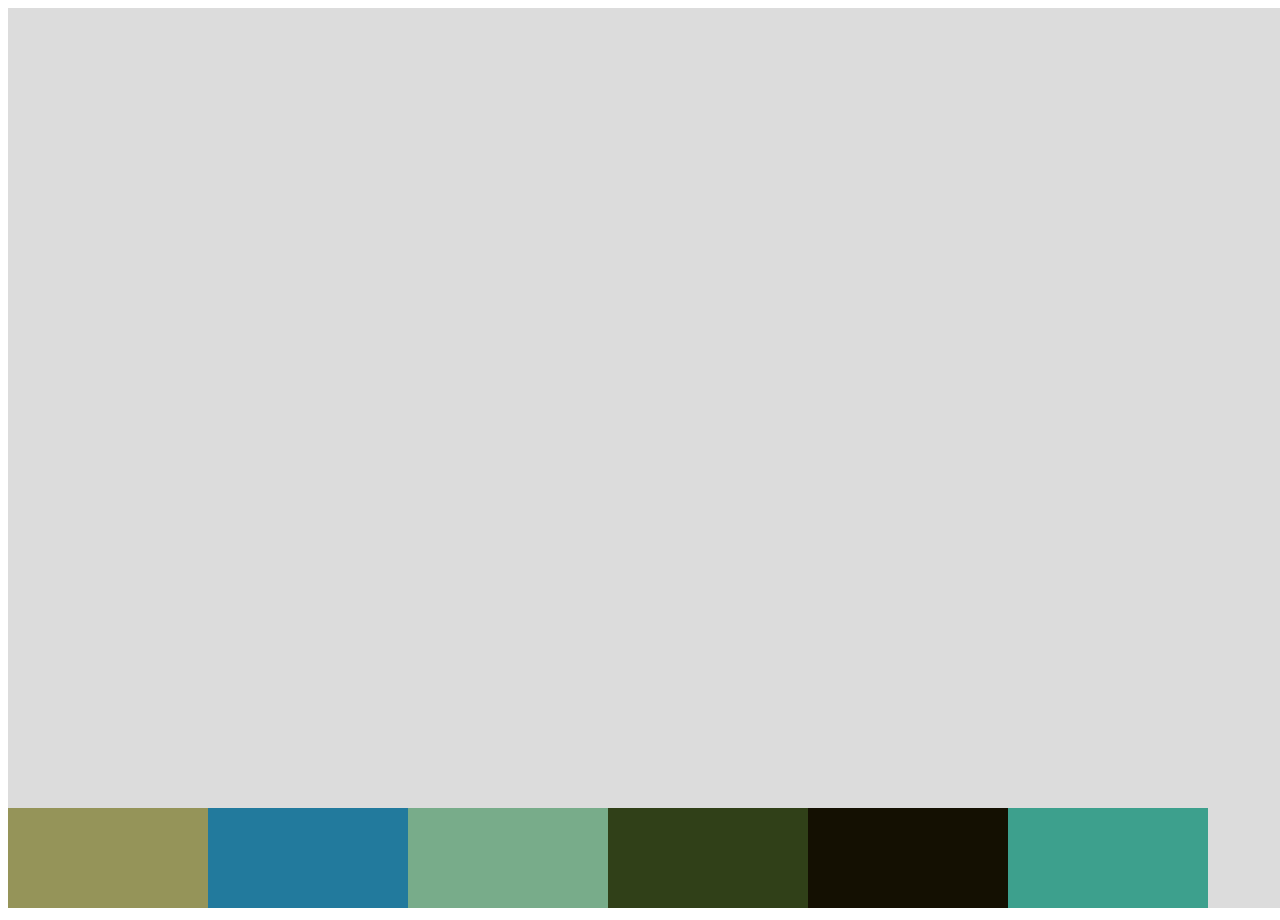
==== p5js-classes/index.html @ a2d6a592 "experimental clode created p5.js files and code created. The code spawn circles that fi=lies to vast" ====
<!DOCTYPE html>
<html lang="en">
  <head>
    <meta charset="utf-8" />
    <meta name="viewport" content="width=device-width, initial-scale=1.0">

    <title>Sketch</title>

    <link rel="stylesheet" type="text/css" href="style.css">

    <script src="libraries/p5.min.js"></script>
    <script src="libraries/p5.sound.min.js"></script>
  </head>

  <body>
    <script src="sketch.js"></script>
    <script src="classes/Shape.js"></script>
    <script src="classes/Circle.js"></script>
    <script src="classes/Square.js"></script>
    <script src="classes/SoundButton.js"></script>
  </body>
</html>
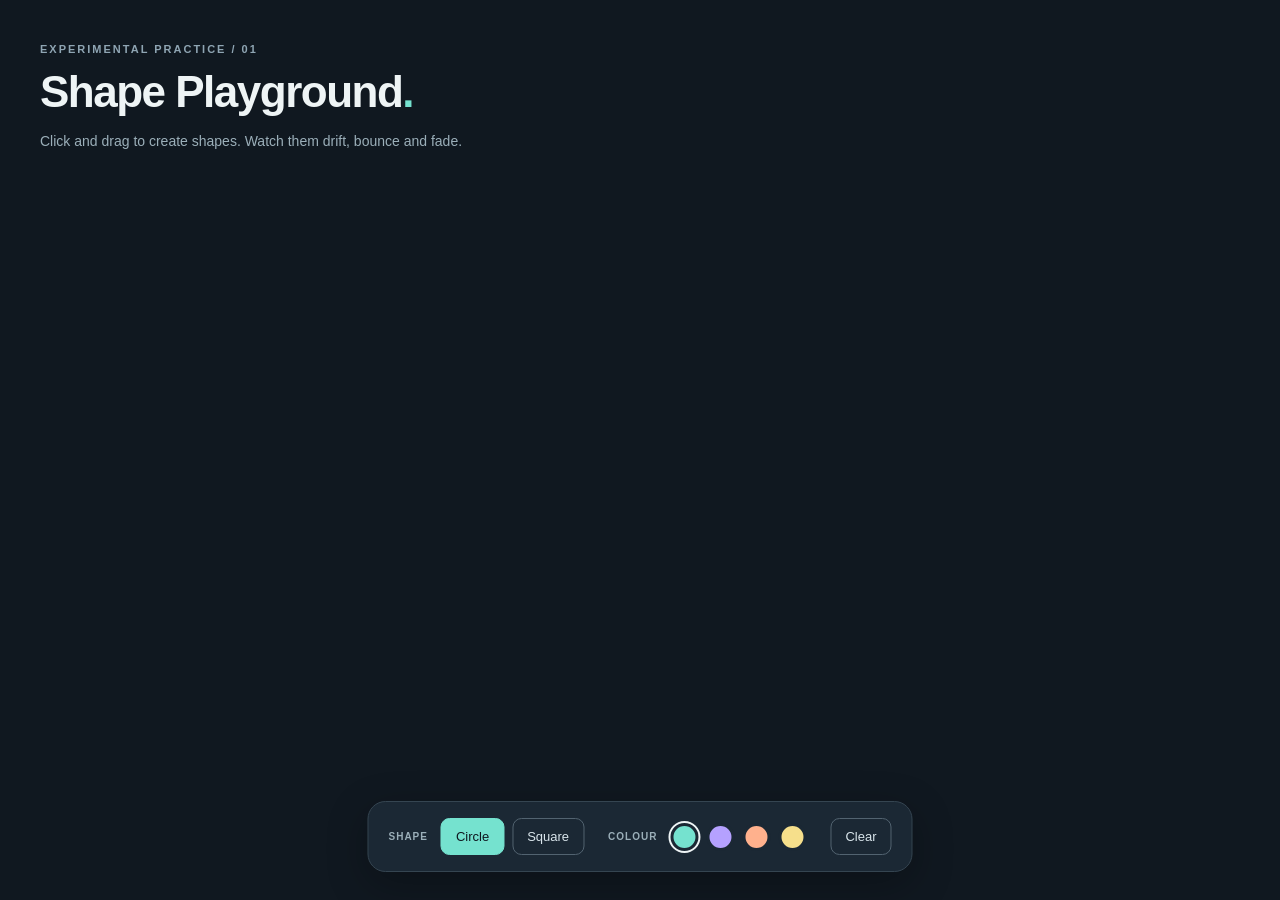
==== commit b0e72d0d: "Develop p5.js Shape Playground controls and visual design" ====
--- a/p5js-classes/index.html
+++ b/p5js-classes/index.html
@@ -1,22 +1,20 @@
 <!DOCTYPE html>
 <html lang="en">
-  <head>
-    <meta charset="utf-8" />
-    <meta name="viewport" content="width=device-width, initial-scale=1.0">
-
-    <title>Sketch</title>
-
-    <link rel="stylesheet" type="text/css" href="style.css">
-
-    <script src="libraries/p5.min.js"></script>
-    <script src="libraries/p5.sound.min.js"></script>
-  </head>
-
-  <body>
-    <script src="sketch.js"></script>
-    <script src="classes/Shape.js"></script>
-    <script src="classes/Circle.js"></script>
-    <script src="classes/Square.js"></script>
-    <script src="classes/SoundButton.js"></script>
-  </body>
+<head>
+  <meta charset="utf-8">
+  <meta name="viewport" content="width=device-width, initial-scale=1.0">
+  <title>Shape Playground — p5.js classes</title>
+  <link rel="stylesheet" href="style.css">
+  <script src="libraries/p5.min.js"></script>
+  <script src="libraries/p5.sound.min.js"></script>
+</head>
+<body>
+  <header><p class="eyebrow">EXPERIMENTAL PRACTICE / 01</p><h1>Shape Playground<span>.</span></h1><p>Click and drag to create shapes. Watch them drift, bounce and fade.</p></header>
+  <nav aria-label="Drawing controls">
+    <div class="group"><span class="label">SHAPE</span><button id="circle" aria-pressed="true">Circle</button><button id="square" aria-pressed="false">Square</button></div>
+    <div class="group colours" aria-label="Colour palette"><span class="label">COLOUR</span><button class="swatch" data-colour="#75e2cf" aria-label="Mint" aria-pressed="true" style="--swatch:#75e2cf"></button><button class="swatch" data-colour="#b5a1ff" aria-label="Lilac" aria-pressed="false" style="--swatch:#b5a1ff"></button><button class="swatch" data-colour="#ffb18d" aria-label="Peach" aria-pressed="false" style="--swatch:#ffb18d"></button><button class="swatch" data-colour="#f6df8b" aria-label="Yellow" aria-pressed="false" style="--swatch:#f6df8b"></button></div>
+    <button id="clear">Clear</button>
+  </nav>
+  <script src="classes/Shape.js"></script><script src="classes/Circle.js"></script><script src="classes/Square.js"></script><script src="classes/SoundButton.js"></script><script src="sketch.js"></script>
+</body>
 </html>
--- a/p5js-classes/style.css
+++ b/p5js-classes/style.css
@@ -0,0 +1,18 @@
+* { box-sizing: border-box; }
+html, body { margin: 0; padding: 0; overflow: hidden; background: #101820; color: #eef4f5; font-family: Arial, sans-serif; }
+canvas { display: block; touch-action: none; }
+header { position: fixed; top: 32px; left: 40px; right: 24px; pointer-events: none; }
+.eyebrow { color: #8fa5b3; font-size: 11px; letter-spacing: 2px; font-weight: bold; }
+h1 { font-size: clamp(28px, 4vw, 44px); margin: 12px 0; letter-spacing: -1.5px; }
+h1 span { color: #75e2cf; }
+header > p:last-child { color: #9bafb9; font-size: 14px; line-height: 1.5; }
+nav { position: fixed; bottom: 28px; left: 50%; transform: translateX(-50%); display: flex; gap: 24px; align-items: center; padding: 16px 20px; background: #1b2834; border: 1px solid #354551; border-radius: 18px; box-shadow: 0 12px 40px #0004; }
+.group { display: flex; align-items: center; gap: 8px; }
+.label { color: #9bafb9; font-size: 10px; font-weight: bold; letter-spacing: 1px; margin-right: 5px; }
+button { border: 1px solid #526370; border-radius: 9px; color: #d9e5eb; background: transparent; padding: 10px 14px; cursor: pointer; font: inherit; font-size: 13px; }
+button[aria-pressed="true"]:not(.swatch) { color: #101820; background: #75e2cf; border-color: #75e2cf; }
+button:hover { border-color: #eef4f5; }
+button:focus-visible { outline: 2px solid white; outline-offset: 4px; }
+.swatch { width: 28px; height: 28px; padding: 0; border-radius: 50%; background: var(--swatch); border: 3px solid #1b2834; }
+.swatch[aria-pressed="true"] { outline: 2px solid #eef4f5; }
+@media(max-width:650px) { header { top: 20px; left: 22px; } nav { width: calc(100% - 28px); bottom: 14px; flex-wrap: wrap; justify-content: center; gap: 14px; padding: 14px; } .label { font-size: 9px; } button { padding: 9px 11px; } .swatch { padding: 0; } }
